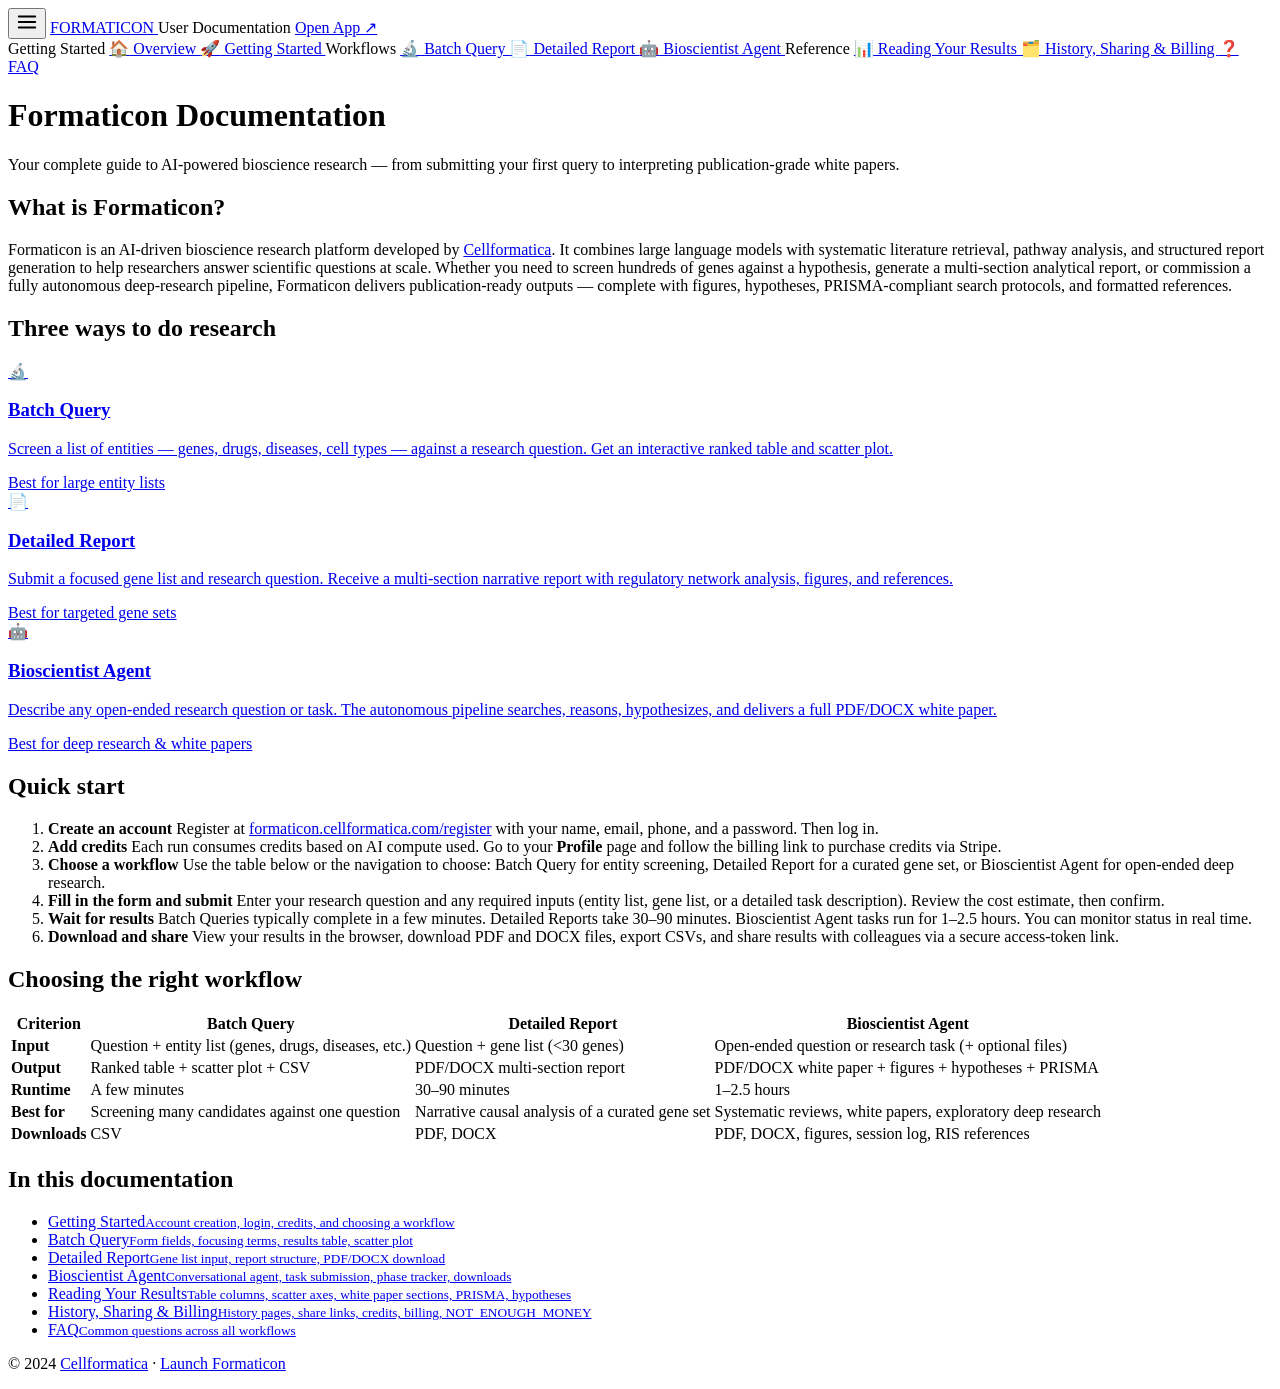
==== index.html @ 88a05378 "Initial commit: Formaticon documentation site Comprehensive branded HTML instruction manual for the " ====
<!DOCTYPE html>
<html lang="en">
<head>
  <meta charset="UTF-8">
  <meta name="viewport" content="width=device-width, initial-scale=1.0">
  <meta name="description" content="Formaticon documentation — learn how to use the AI-powered bioscience research platform to run batch queries, generate detailed reports, and launch autonomous research agents.">
  <title>Overview — Formaticon Docs</title>
  <link rel="preconnect" href="https://fonts.googleapis.com">
  <link rel="preconnect" href="https://fonts.gstatic.com" crossorigin>
  <link rel="stylesheet" href="/formaticon-docs/css/vars.css">
  <link rel="stylesheet" href="/formaticon-docs/css/layout.css">
  <link rel="stylesheet" href="/formaticon-docs/css/components.css">
</head>
<body class="docs-body">

<div id="nav-overlay" class="nav-overlay"></div>

<header class="docs-topbar">
  <button class="nav-hamburger" id="nav-toggle" aria-expanded="false" aria-label="Toggle navigation">
    <svg width="22" height="22" viewBox="0 0 24 24" fill="none" stroke="currentColor" stroke-width="2" stroke-linecap="round">
      <line x1="3" y1="6" x2="21" y2="6"/>
      <line x1="3" y1="12" x2="21" y2="12"/>
      <line x1="3" y1="18" x2="21" y2="18"/>
    </svg>
  </button>
  <a class="topbar-logo" href="/formaticon-docs/index.html">
    <img src="/formaticon-docs/img/logo.svg" alt="Formaticon logo" onerror="this.style.display='none'">
    <span class="topbar-logo-text">FORMATICON</span>
  </a>
  <span class="topbar-tagline">User Documentation</span>
  <a class="topbar-app-link" href="https://formaticon.cellformatica.com" target="_blank" rel="noopener">Open App ↗</a>
</header>

<div class="docs-shell">
  <nav class="docs-sidebar" id="sidebar" aria-label="Documentation navigation">
    <span class="sidebar-section-label">Getting Started</span>
    <a class="sidebar-link" href="/formaticon-docs/index.html">
      <span class="link-icon">🏠</span> Overview
    </a>
    <a class="sidebar-link" href="/formaticon-docs/getting-started.html">
      <span class="link-icon">🚀</span> Getting Started
    </a>
    <span class="sidebar-section-label">Workflows</span>
    <a class="sidebar-link" href="/formaticon-docs/batch-query.html">
      <span class="link-icon">🔬</span> Batch Query
    </a>
    <a class="sidebar-link" href="/formaticon-docs/detailed-report.html">
      <span class="link-icon">📄</span> Detailed Report
    </a>
    <a class="sidebar-link" href="/formaticon-docs/bioscientist-agent.html">
      <span class="link-icon">🤖</span> Bioscientist Agent
    </a>
    <span class="sidebar-section-label">Reference</span>
    <a class="sidebar-link" href="/formaticon-docs/reading-results.html">
      <span class="link-icon">📊</span> Reading Your Results
    </a>
    <a class="sidebar-link" href="/formaticon-docs/history-sharing-billing.html">
      <span class="link-icon">🗂️</span> History, Sharing &amp; Billing
    </a>
    <a class="sidebar-link" href="/formaticon-docs/faq.html">
      <span class="link-icon">❓</span> FAQ
    </a>
  </nav>

  <main class="docs-content">
    <div class="docs-content-inner">

      <div class="hero">
        <h1>Formaticon Documentation</h1>
        <p>Your complete guide to AI-powered bioscience research — from submitting your first query to interpreting publication-grade white papers.</p>
      </div>

      <h2>What is Formaticon?</h2>
      <p>Formaticon is an AI-driven bioscience research platform developed by <a href="https://cellformatica.com" target="_blank" rel="noopener">Cellformatica</a>. It combines large language models with systematic literature retrieval, pathway analysis, and structured report generation to help researchers answer scientific questions at scale. Whether you need to screen hundreds of genes against a hypothesis, generate a multi-section analytical report, or commission a fully autonomous deep-research pipeline, Formaticon delivers publication-ready outputs — complete with figures, hypotheses, PRISMA-compliant search protocols, and formatted references.</p>

      <h2>Three ways to do research</h2>
      <div class="workflow-cards">
        <a class="workflow-card workflow-card--batch" href="/formaticon-docs/batch-query.html">
          <div class="card-icon">🔬</div>
          <h3>Batch Query</h3>
          <p>Screen a list of entities — genes, drugs, diseases, cell types — against a research question. Get an interactive ranked table and scatter plot.</p>
          <div class="card-meta">Best for large entity lists</div>
        </a>
        <a class="workflow-card workflow-card--report" href="/formaticon-docs/detailed-report.html">
          <div class="card-icon">📄</div>
          <h3>Detailed Report</h3>
          <p>Submit a focused gene list and research question. Receive a multi-section narrative report with regulatory network analysis, figures, and references.</p>
          <div class="card-meta">Best for targeted gene sets</div>
        </a>
        <a class="workflow-card workflow-card--agent" href="/formaticon-docs/bioscientist-agent.html">
          <div class="card-icon">🤖</div>
          <h3>Bioscientist Agent</h3>
          <p>Describe any open-ended research question or task. The autonomous pipeline searches, reasons, hypothesizes, and delivers a full PDF/DOCX white paper.</p>
          <div class="card-meta">Best for deep research &amp; white papers</div>
        </a>
      </div>

      <h2>Quick start</h2>
      <ol class="steps">
        <li>
          <div class="step-content">
            <strong>Create an account</strong>
            Register at <a href="https://formaticon.cellformatica.com/register" target="_blank" rel="noopener">formaticon.cellformatica.com/register</a> with your name, email, phone, and a password. Then log in.
          </div>
        </li>
        <li>
          <div class="step-content">
            <strong>Add credits</strong>
            Each run consumes credits based on AI compute used. Go to your <strong>Profile</strong> page and follow the billing link to purchase credits via Stripe.
          </div>
        </li>
        <li>
          <div class="step-content">
            <strong>Choose a workflow</strong>
            Use the table below or the navigation to choose: Batch Query for entity screening, Detailed Report for a curated gene set, or Bioscientist Agent for open-ended deep research.
          </div>
        </li>
        <li>
          <div class="step-content">
            <strong>Fill in the form and submit</strong>
            Enter your research question and any required inputs (entity list, gene list, or a detailed task description). Review the cost estimate, then confirm.
          </div>
        </li>
        <li>
          <div class="step-content">
            <strong>Wait for results</strong>
            Batch Queries typically complete in a few minutes. Detailed Reports take 30–90 minutes. Bioscientist Agent tasks run for 1–2.5 hours. You can monitor status in real time.
          </div>
        </li>
        <li>
          <div class="step-content">
            <strong>Download and share</strong>
            View your results in the browser, download PDF and DOCX files, export CSVs, and share results with colleagues via a secure access-token link.
          </div>
        </li>
      </ol>

      <h2>Choosing the right workflow</h2>
      <table class="compare-table">
        <thead>
          <tr>
            <th>Criterion</th>
            <th>Batch Query</th>
            <th>Detailed Report</th>
            <th>Bioscientist Agent</th>
          </tr>
        </thead>
        <tbody>
          <tr>
            <td><strong>Input</strong></td>
            <td>Question + entity list (genes, drugs, diseases, etc.)</td>
            <td>Question + gene list (&lt;30 genes)</td>
            <td>Open-ended question or research task (+ optional files)</td>
          </tr>
          <tr>
            <td><strong>Output</strong></td>
            <td>Ranked table + scatter plot + CSV</td>
            <td>PDF/DOCX multi-section report</td>
            <td>PDF/DOCX white paper + figures + hypotheses + PRISMA</td>
          </tr>
          <tr>
            <td><strong>Runtime</strong></td>
            <td>A few minutes</td>
            <td>30–90 minutes</td>
            <td>1–2.5 hours</td>
          </tr>
          <tr>
            <td><strong>Best for</strong></td>
            <td>Screening many candidates against one question</td>
            <td>Narrative causal analysis of a curated gene set</td>
            <td>Systematic reviews, white papers, exploratory deep research</td>
          </tr>
          <tr>
            <td><strong>Downloads</strong></td>
            <td>CSV</td>
            <td>PDF, DOCX</td>
            <td>PDF, DOCX, figures, session log, RIS references</td>
          </tr>
        </tbody>
      </table>

      <h2>In this documentation</h2>
      <ul class="page-index-list">
        <li><a href="/formaticon-docs/getting-started.html"><span>Getting Started</span><small>Account creation, login, credits, and choosing a workflow</small></a></li>
        <li><a href="/formaticon-docs/batch-query.html"><span>Batch Query</span><small>Form fields, focusing terms, results table, scatter plot</small></a></li>
        <li><a href="/formaticon-docs/detailed-report.html"><span>Detailed Report</span><small>Gene list input, report structure, PDF/DOCX download</small></a></li>
        <li><a href="/formaticon-docs/bioscientist-agent.html"><span>Bioscientist Agent</span><small>Conversational agent, task submission, phase tracker, downloads</small></a></li>
        <li><a href="/formaticon-docs/reading-results.html"><span>Reading Your Results</span><small>Table columns, scatter axes, white paper sections, PRISMA, hypotheses</small></a></li>
        <li><a href="/formaticon-docs/history-sharing-billing.html"><span>History, Sharing &amp; Billing</span><small>History pages, share links, credits, billing, NOT_ENOUGH_MONEY</small></a></li>
        <li><a href="/formaticon-docs/faq.html"><span>FAQ</span><small>Common questions across all workflows</small></a></li>
      </ul>

    </div>
  </main>
</div>

<footer class="docs-footer">
  <p>© 2024 <a href="https://cellformatica.com" target="_blank" rel="noopener">Cellformatica</a> · <a href="https://formaticon.cellformatica.com" target="_blank" rel="noopener">Launch Formaticon</a></p>
</footer>

<script src="/formaticon-docs/js/nav.js"></script>
</body>
</html>
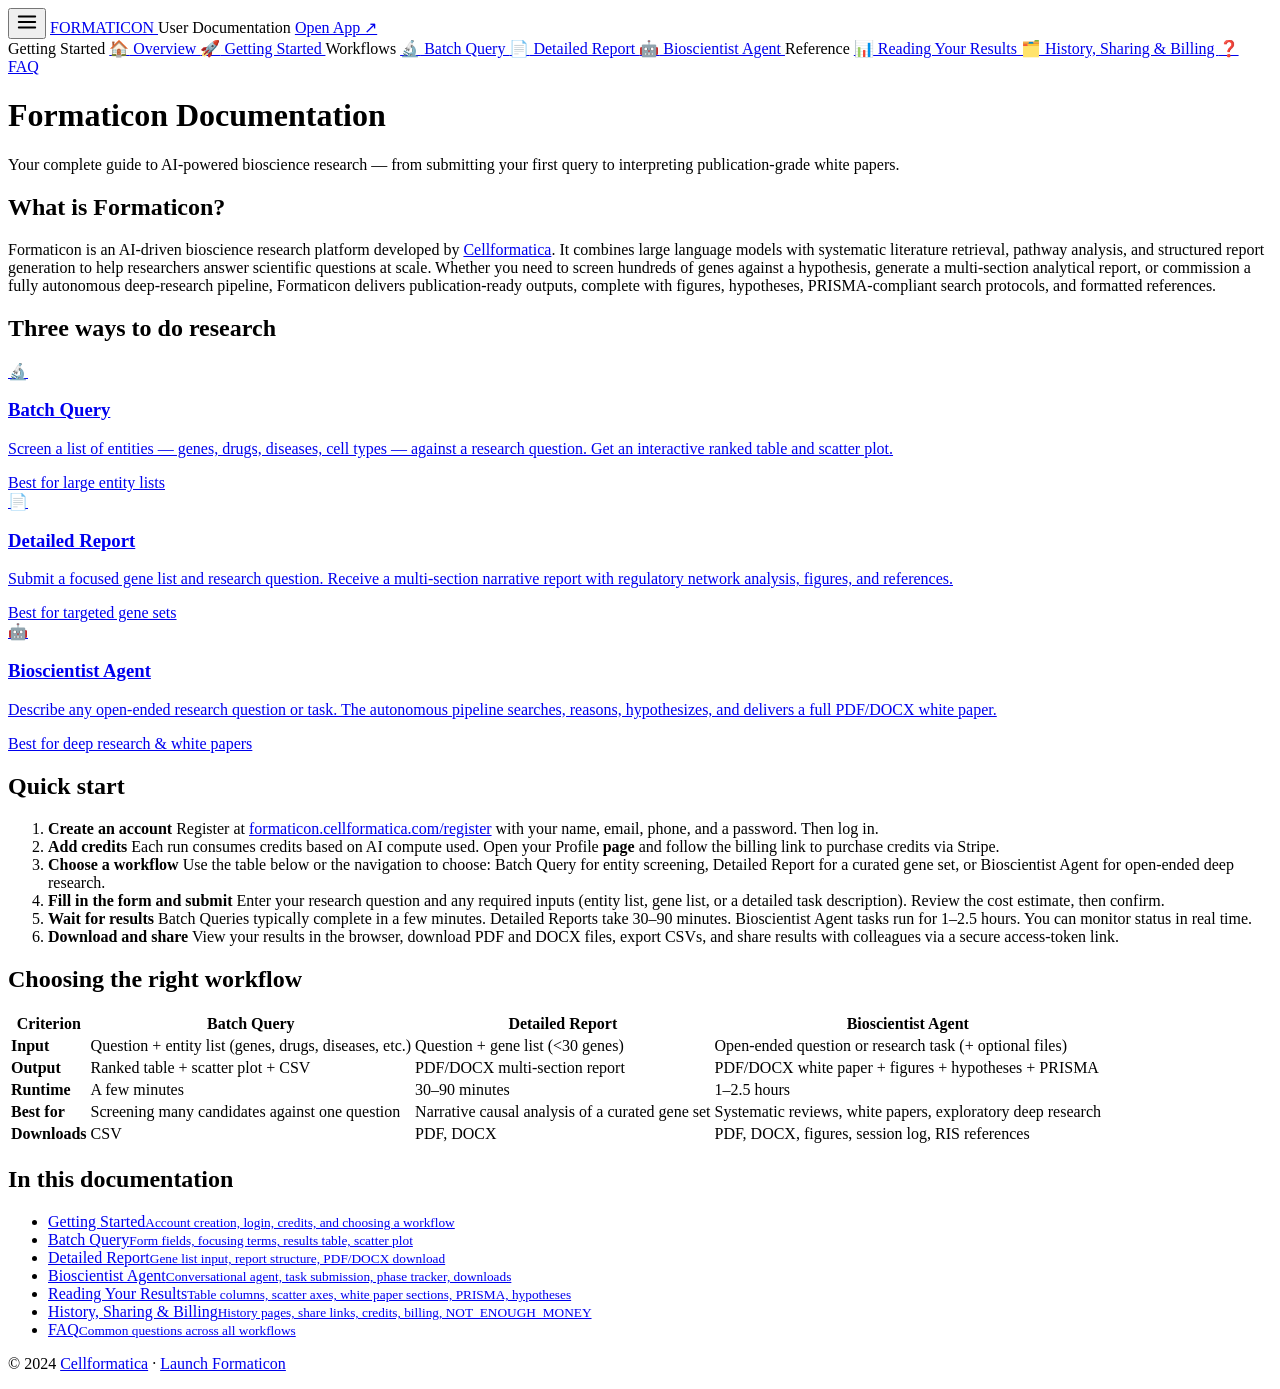
==== commit dbfc4f45: "docs: apply editorial edits across all pages - Replace all em dashes in prose and definition lists w" ====
--- a/index.html
+++ b/index.html
@@ -71,7 +71,7 @@
       </div>
 
       <h2>What is Formaticon?</h2>
-      <p>Formaticon is an AI-driven bioscience research platform developed by <a href="https://cellformatica.com" target="_blank" rel="noopener">Cellformatica</a>. It combines large language models with systematic literature retrieval, pathway analysis, and structured report generation to help researchers answer scientific questions at scale. Whether you need to screen hundreds of genes against a hypothesis, generate a multi-section analytical report, or commission a fully autonomous deep-research pipeline, Formaticon delivers publication-ready outputs — complete with figures, hypotheses, PRISMA-compliant search protocols, and formatted references.</p>
+      <p>Formaticon is an AI-driven bioscience research platform developed by <a href="https://cellformatica.com" target="_blank" rel="noopener">Cellformatica</a>. It combines large language models with systematic literature retrieval, pathway analysis, and structured report generation to help researchers answer scientific questions at scale. Whether you need to screen hundreds of genes against a hypothesis, generate a multi-section analytical report, or commission a fully autonomous deep-research pipeline, Formaticon delivers publication-ready outputs, complete with figures, hypotheses, PRISMA-compliant search protocols, and formatted references.</p>
 
       <h2>Three ways to do research</h2>
       <div class="workflow-cards">
@@ -106,7 +106,7 @@
         <li>
           <div class="step-content">
             <strong>Add credits</strong>
-            Each run consumes credits based on AI compute used. Go to your <strong>Profile</strong> page and follow the billing link to purchase credits via Stripe.
+            Each run consumes credits based on AI compute used. Open your <span style="white-space:nowrap">Profile <strong>page</strong></span> and follow the billing link to purchase credits via Stripe.
           </div>
         </li>
         <li>
